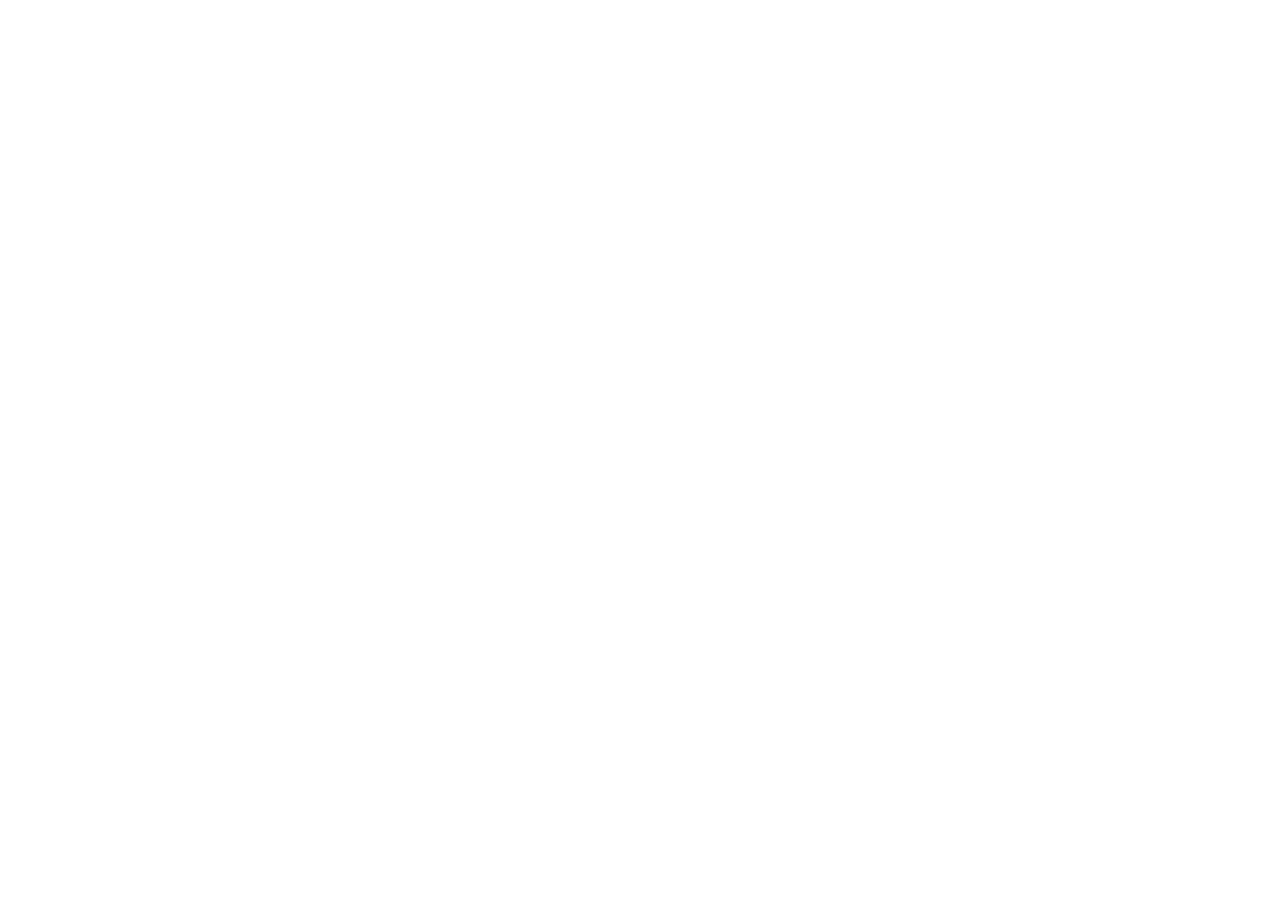
==== index.html @ 3120f152 "msg" ====
<!DOCTYPE html>
<html lang="en">
<head>
    <meta charset="UTF-8">
    <meta name="viewport" content="width=device-width, initial-scale=1.0">
    <title>Document</title>
</head>
<body>
    
</body>
</html>
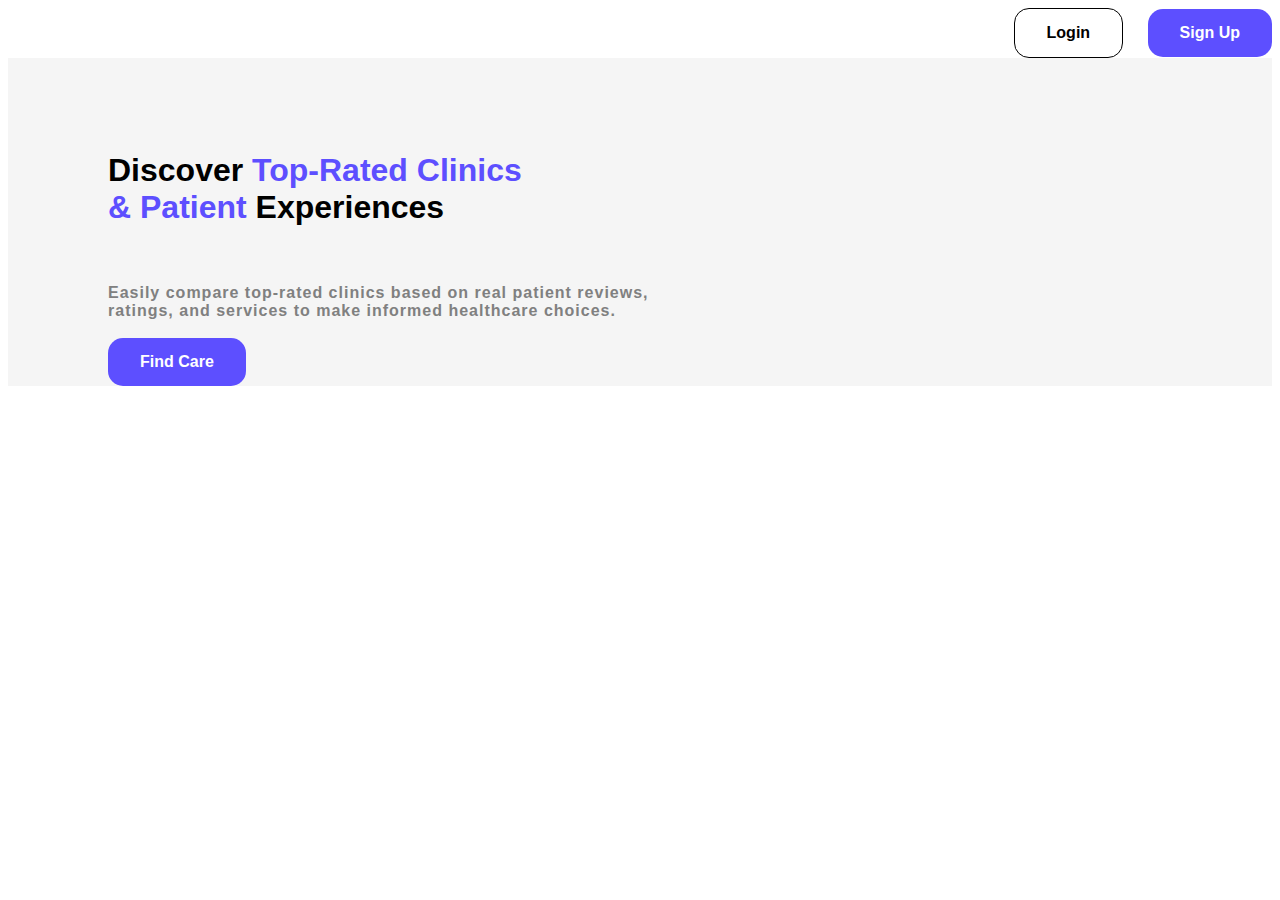
==== commit 49663819: "aaaaa" ====
--- a/index.html
+++ b/index.html
@@ -1,11 +1,29 @@
 <!DOCTYPE html>
+<link rel="stylesheet" href="css/px.css">
 <html lang="en">
 <head>
     <meta charset="UTF-8">
     <meta name="viewport" content="width=device-width, initial-scale=1.0">
     <title>Document</title>
 </head>
-<body>
+<body style="font-family: sans-serif;">
+    <div align="right">
+        <button class="loginButton">Login</button>
+        <button class="singUpButton">Sign Up</button>
+    </div>
     
+    <header class="topContent" style="white-space: pre-line;">
+
+        <h1>
+            Discover <span style="color:#5D4FFF">Top-Rated Clinics
+            & Patient</span> Experiences
+        </h1>
+        <div style="white-space: pre-line; color: gray; font-weight: bold; letter-spacing: 1px;">
+            Easily compare top-rated clinics based on real patient reviews,
+            ratings, and services to make informed healthcare choices.
+        </div>
+        <button class="singUpButton">Find Care</button>
+    </header>
+
 </body>
 </html>--- a/css/px.css
+++ b/css/px.css
@@ -0,0 +1,34 @@
+.singUpButton {
+    background-color: #5D4FFF; /* Green */
+    font-weight: bold;
+    border: none;
+    color: white;
+    padding: 15px 32px;
+    text-align: center;
+    text-decoration: none;
+    display: inline-block;
+    font-size: 16px;
+    border-radius: 15px;
+  }
+.loginButton {
+    background-color: white; /* Green */
+    font-weight: bold;
+    border: 1px solid black;
+    color: black;
+    padding: 15px 32px;
+    text-align: center;
+    text-decoration: none;
+    display: inline-block;
+    font-size: 16px;
+    border-radius: 15px;
+    margin-right:20px ;
+  }
+.topContent {
+  background-color: #F5F5F5;
+}
+
+header {
+  text-align: left;
+  padding-left: 100px;
+  ;
+}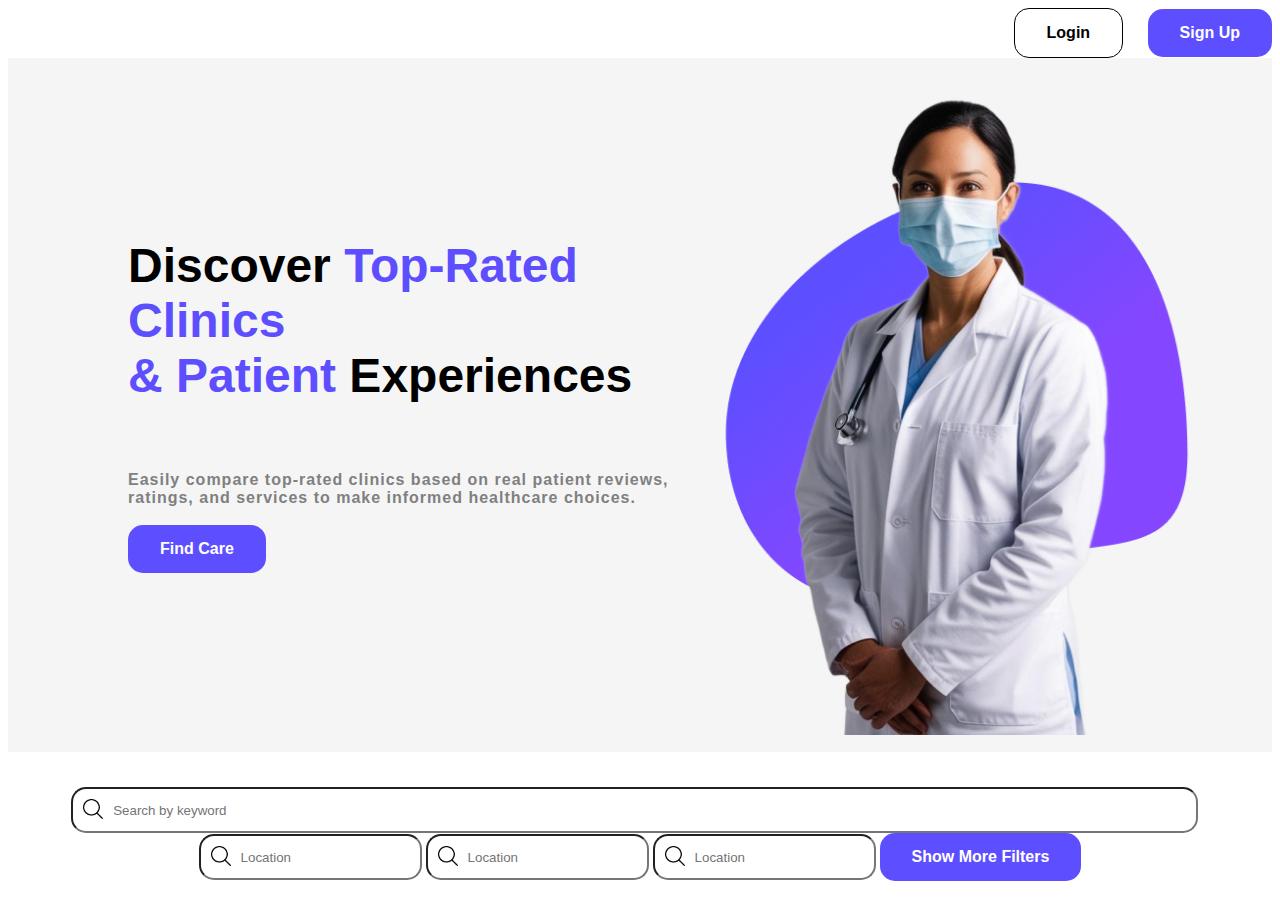
==== commit 006a0260: "sheeesh" ====
--- a/index.html
+++ b/index.html
@@ -12,18 +12,34 @@
         <button class="singUpButton">Sign Up</button>
     </div>
     
-    <header class="topContent" style="white-space: pre-line;">
+    <header class="container topContent" style="white-space: pre-line;">
 
-        <h1>
-            Discover <span style="color:#5D4FFF">Top-Rated Clinics
-            & Patient</span> Experiences
-        </h1>
-        <div style="white-space: pre-line; color: gray; font-weight: bold; letter-spacing: 1px;">
-            Easily compare top-rated clinics based on real patient reviews,
-            ratings, and services to make informed healthcare choices.
+        <div class="left">
+            <h1 style="font-size: xxx-large;">
+
+                Discover <span style="color:#5D4FFF">Top-Rated Clinics
+                & Patient</span> Experiences
+            </h1>
+            <div style="white-space: pre-line; color: gray; font-weight: bold; letter-spacing: 1px;">
+                Easily compare top-rated clinics based on real patient reviews,
+                ratings, and services to make informed healthcare choices.
+            </div>
+            <button class="singUpButton">Find Care</button>
         </div>
-        <button class="singUpButton">Find Care</button>
+        <div>
+            <img src="images/doc.png">
+        </div>
     </header>
-
+    <div class="element">
+        <form action="/action_page.php" >
+            <input class= "searchbar" type="text" placeholder="Search by keyword" name="search">
+          </form>
+    </div>
+    <div class="searchCriterias">
+        <input class= "locationbar" type="text" placeholder="Location" name="location">
+        <input class= "locationbar" type="text" placeholder="Location" name="location">
+        <input class= "locationbar" type="text" placeholder="Location" name="location">
+        <button class="singUpButton">Show More Filters</button>
+    </div>
 </body>
 </html>--- a/css/px.css
+++ b/css/px.css
@@ -31,4 +31,57 @@
   text-align: left;
   padding-left: 100px;
   ;
+}
+.container {
+  background-color: #F5F5F5;
+  display: flex;
+  height: 30%; /* Set height to fill the viewport */
+}
+.left, .right {
+  width: 50%; /* Each div takes up 50% of the width */
+  height: 100%; /* Full height */
+  padding: 20px;
+  box-sizing: border-box;
+}
+
+.searchbar[type=text]{
+  width: 90%;
+  height: 40px;
+  border-radius: 15px;
+  background-color: white;
+  background-image: url('search.png');
+  background-position: 10px 10px;
+  background-repeat: no-repeat;
+  background-size: 20px;
+  padding-left: 40px;
+  
+}
+.locationbar[type=text]{
+  
+  height: 40px;
+  border-radius: 15px;
+  background-color: white;
+  background-image: url('search.png');
+  background-position: 10px 10px;
+  background-repeat: no-repeat;
+  background-size: 20px;
+  padding-left: 40px;
+  
+}
+.element{
+  margin-top: 35px;
+  margin-left: 5%;
+}
+
+.searchCriterias {
+  display: flex;
+  flex-direction: row;
+  justify-content: center;
+  align-items: center;
+  gap: 4px;
+}
+
+img {
+  height: 95%;
+  object-fit:scale-down;
 }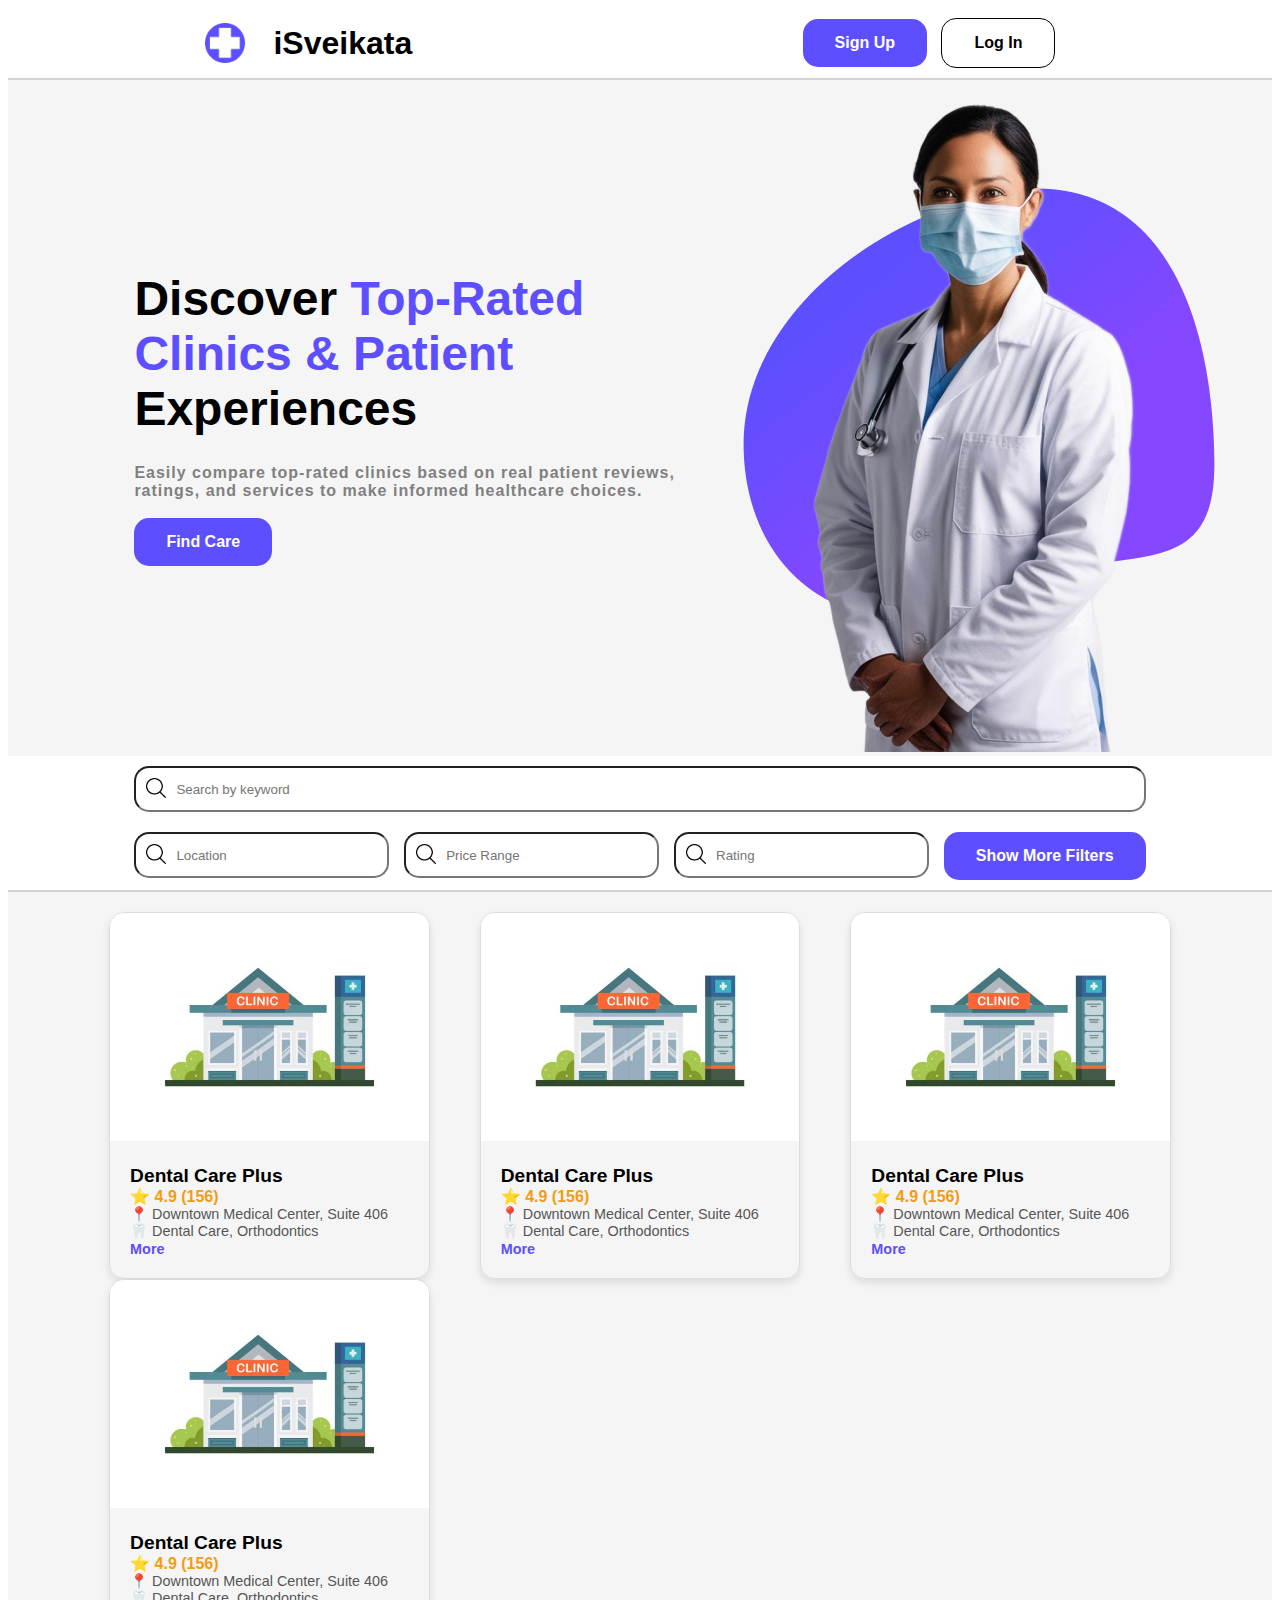
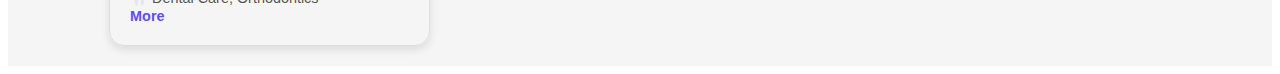
==== commit cd0c6d4d: "almost" ====
--- a/index.html
+++ b/index.html
@@ -1,45 +1,96 @@
 <!DOCTYPE html>
-<link rel="stylesheet" href="css/px.css">
 <html lang="en">
+<link rel="stylesheet" href="css/styles.css">
 <head>
     <meta charset="UTF-8">
     <meta name="viewport" content="width=device-width, initial-scale=1.0">
     <title>Document</title>
 </head>
 <body style="font-family: sans-serif;">
-    <div align="right">
-        <button class="loginButton">Login</button>
-        <button class="singUpButton">Sign Up</button>
-    </div>
-    
-    <header class="container topContent" style="white-space: pre-line;">
+    <header>
+        <div class="headContainer">
+            <div class="left">
+                <img class="logo" src="images/logo.png" alt="">
+                iSveikata
+            </div>
+            <div class="right">
+                <button class="purplebutton">Sign Up</button>
+                <button class="graybutton">Log In</button>
+            </div>
+        </div>
+    </header>
 
-        <div class="left">
-            <h1 style="font-size: xxx-large;">
-
+    <div class="mainContainer" style="background-color: #F5F5F5;">
+        <div class="mainLeft">
+            <h1>
                 Discover <span style="color:#5D4FFF">Top-Rated Clinics
-                & Patient</span> Experiences
+                    & Patient</span> Experiences
             </h1>
             <div style="white-space: pre-line; color: gray; font-weight: bold; letter-spacing: 1px;">
                 Easily compare top-rated clinics based on real patient reviews,
                 ratings, and services to make informed healthcare choices.
+
             </div>
-            <button class="singUpButton">Find Care</button>
+            <button class="purplebutton">Find Care</button>
         </div>
-        <div>
-            <img src="images/doc.png">
+        <div class="mainRight">
+            <img src="images/doc.png" alt="">
         </div>
-    </header>
-    <div class="element">
-        <form action="/action_page.php" >
+    </div>
+
+    <div class="searchContainer">
+        <div class="searchField">
             <input class= "searchbar" type="text" placeholder="Search by keyword" name="search">
-          </form>
+        </div>
+        <div class="criteriaContainer">
+            <input class= "criteriabar" type="text" placeholder="Location" name="search">
+            <input class= "criteriabar" type="text" placeholder="Price Range" name="search">
+            <input class= "criteriabar" type="text" placeholder="Rating" name="search">
+            <button class="purplebutton">Show More Filters</button>
+        </div>
     </div>
-    <div class="searchCriterias">
-        <input class= "locationbar" type="text" placeholder="Location" name="location">
-        <input class= "locationbar" type="text" placeholder="Location" name="location">
-        <input class= "locationbar" type="text" placeholder="Location" name="location">
-        <button class="singUpButton">Show More Filters</button>
-    </div>
+
+    <div class="cardContainer" style="background-color: #F5F5F5">
+        <div class="card">
+                <img src="images/clinic.jpg">
+                <div class="card-content">
+                    <div class="card-title">Dental Care Plus</div>
+                    <div class="rating">⭐ 4.9 (156)</div>
+                    <div class="location">📍 Downtown Medical Center, Suite 406</div>
+                    <div class="services">🦷 Dental Care, Orthodontics</div>
+                    <a href="#" class="more">More</a>
+                </div>
+        </div>
+        <div class="card">
+            <img src="images/clinic.jpg">
+            <div class="card-content">
+                <div class="card-title">Dental Care Plus</div>
+                <div class="rating">⭐ 4.9 (156)</div>
+                <div class="location">📍 Downtown Medical Center, Suite 406</div>
+                <div class="services">🦷 Dental Care, Orthodontics</div>
+                <a href="#" class="more">More</a>
+            </div>
+        </div>
+        <div class="card">
+            <img src="images/clinic.jpg">
+            <div class="card-content">
+                <div class="card-title">Dental Care Plus</div>
+                <div class="rating">⭐ 4.9 (156)</div>
+                <div class="location">📍 Downtown Medical Center, Suite 406</div>
+                <div class="services">🦷 Dental Care, Orthodontics</div>
+                <a href="#" class="more">More</a>
+            </div>
+        </div>
+        <div class="card">
+            <img src="images/clinic.jpg">
+            <div class="card-content">
+                <div class="card-title">Dental Care Plus</div>
+                <div class="rating">⭐ 4.9 (156)</div>
+                <div class="location">📍 Downtown Medical Center, Suite 406</div>
+                <div class="services">🦷 Dental Care, Orthodontics</div>
+                <a href="#" class="more">More</a>
+            </div>
+        </div>
+    </div> 
 </body>
 </html>--- a/css/styles.css
+++ b/css/styles.css
@@ -0,0 +1,192 @@
+.headContainer{
+    display: flex;
+    flex-wrap: wrap;
+    justify-content: space-between;
+    align-items: center;
+    padding: 10px;
+    border-bottom: 2px solid lightgray;
+
+}
+.left {
+    display: flex;
+    align-items: center; /* Vertically align the text and logo */
+}
+
+.logo {
+    width: 40px; /* Adjust logo size as needed */
+    height: auto;
+    margin-right: 10px; /* Space between the logo and text */
+}
+
+.left {
+    padding-left: 15%;
+    font-size: 32px;
+    font-weight: bold;
+    gap: 10%;
+}
+
+/* Style for the right side (buttons) */
+.right {
+    padding-right: 15%;
+}
+.right button {
+    margin-left: 10px; /* Adds space between the buttons */
+}
+
+.mainContainer {
+    display: flex;
+    flex-wrap: wrap;
+    justify-content: space-between;
+    align-items: center;
+    
+}
+.mainLeft {
+    flex:1;
+    text-align: left;
+    padding-left: 10%;
+}
+.mainRight img{
+    max-width: 100%;
+    height: auto;
+    
+}
+.mainLeft h1 {
+    font-size: 48px;
+    font-weight: bold;
+    margin: 0 0 10px;
+}
+.mainLeft p {
+    font-size: 18px;
+}
+.searchContainer {
+    border-bottom: 2px solid lightgray;
+}
+.searchField {
+    display: flex;
+    
+    padding: 10px;
+    padding-left: 10%;
+    padding-right: 10%;
+}
+.criteriaContainer {
+    display: flex;
+    flex-wrap: wrap;
+    justify-content: space-between;
+    grid-template-columns: auto auto auto;
+    
+    padding: 10px;
+    gap: 15px;
+    padding-left: 10%;
+    padding-right: 10%;
+}
+.criteriaContainer > div {
+    background-color: #f1f1f1;
+    border: 1px solid black;
+    flex:1;
+    padding: 10px;
+    font-size: 30px;
+    text-align: center;
+}
+.searchbar[type=text]{
+    height: 40px;
+    width: 100%;
+    border-radius: 15px;
+    background-color: white;
+    background-image: url('search.png');
+    background-position: 10px 10px;
+    background-repeat: no-repeat;
+    background-size: 20px;
+    padding-left: 40px;
+    
+}
+.criteriabar[type=text]{
+    flex:1;
+    height: 40px;
+    border-radius: 15px;
+    background-color: white;
+    background-image: url('search.png');
+    background-position: 10px 10px;
+    background-repeat: no-repeat;
+    background-size: 20px;
+    padding-left: 40px;
+    
+}
+.purplebutton {
+    background-color: #5D4FFF; /* Green */
+    font-weight: bold;
+    border: none;
+    color: white;
+    padding: 15px 32px;
+    text-align: center;
+    text-decoration: none;
+    display: inline-block;
+    font-size: 16px;
+    border-radius: 15px;
+}
+
+.graybutton {
+    background-color: white; /* Green */
+    font-weight: bold;
+    border: 1px solid black;
+    color: black;
+    padding: 15px 32px;
+    text-align: center;
+    text-decoration: none;
+    display: inline-block;
+    font-size: 16px;
+    border-radius: 15px;
+    margin-right:20px ;
+  }
+.cardContainer {
+    display: flex;
+    flex-wrap: wrap;
+    justify-content: space-between;
+    padding: 20px 8%;
+
+}
+.card {
+    flex:1 1 calc(33.33% - 20px);
+    max-width: 30%;
+    border: 1px solid #ddd;
+    border-radius: 15px;
+    overflow: hidden;
+    box-shadow: 0 4px 8px rgba(0, 0, 0, 0.1);
+}
+@media (max-width: 1024px) {
+    .card {
+        flex: 1 1 calc(50% - 20px); /* 2 cards per row */
+        max-width: calc(50% - 20px);
+    }
+}
+
+@media (max-width: 768px) {
+    .card {
+        flex: 1 1 100%; /* 1 card per row */
+        max-width: 100%;
+    }
+}
+.card img {
+    width: 100%;
+    height: auto;
+}
+.card-content {
+    padding: 20px;
+}
+.card-title {
+    font-size: 1.2em;
+    font-weight: bold;
+}
+.rating {
+    color: #f39c12;
+    font-weight: bold;
+}
+.location, .services {
+    font-size: 0.9em;
+    color: #555;
+}
+.more {
+    color: #5D4FFF;
+    font-weight: bold;
+    text-decoration: none;
+    font-size: 0.9em;
+}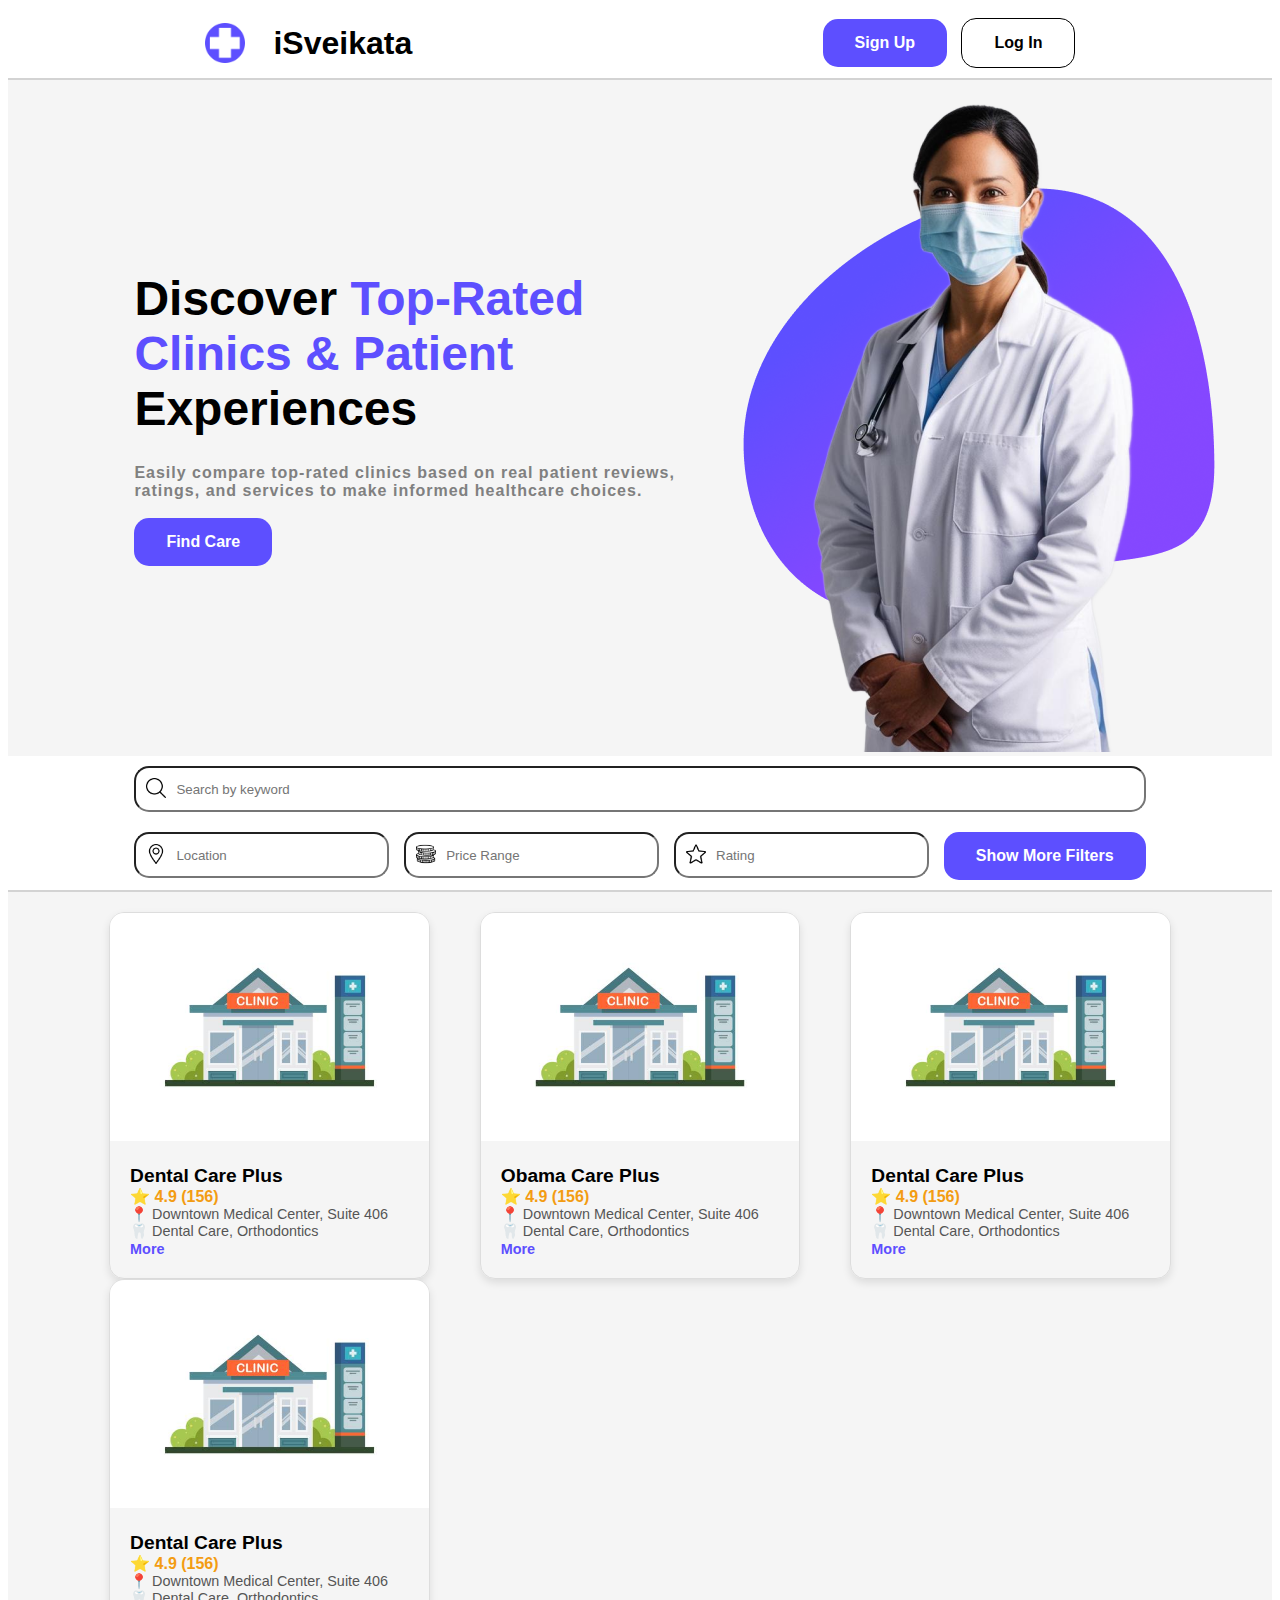
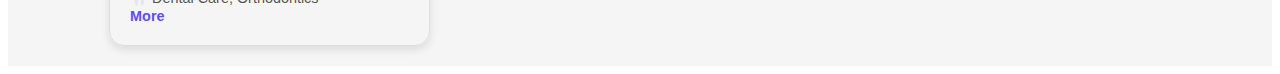
==== commit dd08b1a9: "Add files via upload" ====
--- a/index.html
+++ b/index.html
@@ -14,11 +14,32 @@
                 iSveikata
             </div>
             <div class="right">
-                <button class="purplebutton">Sign Up</button>
-                <button class="graybutton">Log In</button>
+                <button type="button" class="purplebutton" id="signup"><span>Sign Up</span></button>
+                <button type="button "class="graybutton" id="login"><span>Log In</span></button>
             </div>
         </div>
     </header>
+
+    <!--popup-->
+    <div class="overlay" id="overlay"></div>
+
+    <div class="form" id="signupForm">
+        <h2>Sign Up</h2>
+        <input type="text" placeholder="Full Name" id="fullname">
+        <input type="email" placeholder="Email" id="signMail">
+        <input type="password" placeholder="Password" id="signPass">
+        <button id="sign">Sign Up</button> 
+        <button class="graybutton" id="closeSign">Close</button>
+    </div>
+    <div class="form" id="loginForm">
+        <h2>Log In</h2>
+        <input type="email" placeholder="Email" id="logMail">
+        <input type="password" placeholder="Password" id="logPass">
+        <button id="log">Log In</button> 
+        <button class="graybutton" id="closeLog">Close</button>
+    </div>
+
+
 
     <div class="mainContainer" style="background-color: #F5F5F5;">
         <div class="mainLeft">
@@ -31,7 +52,7 @@
                 ratings, and services to make informed healthcare choices.
 
             </div>
-            <button class="purplebutton">Find Care</button>
+            <button class="purplebutton"><span>Find Care</span></button>
         </div>
         <div class="mainRight">
             <img src="images/doc.png" alt="">
@@ -43,10 +64,10 @@
             <input class= "searchbar" type="text" placeholder="Search by keyword" name="search">
         </div>
         <div class="criteriaContainer">
-            <input class= "criteriabar" type="text" placeholder="Location" name="search">
-            <input class= "criteriabar" type="text" placeholder="Price Range" name="search">
-            <input class= "criteriabar" type="text" placeholder="Rating" name="search">
-            <button class="purplebutton">Show More Filters</button>
+            <input class= "locationbar" type="text" placeholder="Location" name="search">
+            <input class= "pricebar" type="text" placeholder="Price Range" name="search">
+            <input class= "ratingbar" type="text" placeholder="Rating" name="search">
+            <button class="purplebutton"><span>Show More Filters</span></button>
         </div>
     </div>
 
@@ -64,7 +85,7 @@
         <div class="card">
             <img src="images/clinic.jpg">
             <div class="card-content">
-                <div class="card-title">Dental Care Plus</div>
+                <div class="card-title">Obama Care Plus</div>
                 <div class="rating">⭐ 4.9 (156)</div>
                 <div class="location">📍 Downtown Medical Center, Suite 406</div>
                 <div class="services">🦷 Dental Care, Orthodontics</div>
@@ -91,6 +112,7 @@
                 <a href="#" class="more">More</a>
             </div>
         </div>
-    </div> 
+    </div>
+    <script src="js/script.js"></script>
 </body>
 </html>--- a/css/styles.css
+++ b/css/styles.css
@@ -38,7 +38,6 @@
     flex-wrap: wrap;
     justify-content: space-between;
     align-items: center;
-    
 }
 .mainLeft {
     flex:1;
@@ -87,31 +86,36 @@
     font-size: 30px;
     text-align: center;
 }
-.searchbar[type=text]{
+
+input {
     height: 40px;
-    width: 100%;
     border-radius: 15px;
     background-color: white;
-    background-image: url('search.png');
     background-position: 10px 10px;
     background-repeat: no-repeat;
     background-size: 20px;
     padding-left: 40px;
-    
-}
-.criteriabar[type=text]{
-    flex:1;
-    height: 40px;
-    border-radius: 15px;
-    background-color: white;
-    background-image: url('search.png');
-    background-position: 10px 10px;
-    background-repeat: no-repeat;
-    background-size: 20px;
-    padding-left: 40px;
-    
-}
-.purplebutton {
+}
+
+.searchbar[type=text]{
+    width: 100%;
+    background-image: url('../images/search.png');
+}
+.locationbar[type=text]{
+    flex:1;
+    background-image: url('../images/location.png');
+}
+.pricebar[type=text]{
+    flex:1;
+    background-image: url('../images/coins.png');
+}
+.ratingbar[type=text]{
+    flex:1;
+    background-image: url('../images/star.png');
+}
+
+button{
+    cursor: pointer;
     background-color: #5D4FFF; /* Green */
     font-weight: bold;
     border: none;
@@ -122,20 +126,41 @@
     display: inline-block;
     font-size: 16px;
     border-radius: 15px;
-}
-
+    transition: all 0.3s;
+}
+
+.purplebutton {
+    background-color: #5D4FFF; /* Green */
+    color: white;
+}
 .graybutton {
     background-color: white; /* Green */
-    font-weight: bold;
     border: 1px solid black;
     color: black;
-    padding: 15px 32px;
-    text-align: center;
-    text-decoration: none;
+  }
+button span {
+    cursor: pointer;
     display: inline-block;
-    font-size: 16px;
-    border-radius: 15px;
-    margin-right:20px ;
+    position: relative;
+    transition: 0.5s;
+  }
+  
+button span:after {
+    content: '\00bb';
+    position: absolute;
+    opacity: 0;
+    top: 0;
+    right: -20px;
+    transition: 0.5s;
+  }
+  
+button:hover span {
+    padding-right: 25px;
+  }
+  
+button:hover span:after {
+    opacity: 1;
+    right: 0;
   }
 .cardContainer {
     display: flex;
@@ -189,4 +214,49 @@
     font-weight: bold;
     text-decoration: none;
     font-size: 0.9em;
+}
+.overlay {
+    display: none;
+    position: fixed;
+    top: 0;
+    left: 0;
+    width: 100%;
+    height: 100%;
+    background: rgba(0, 0, 0, 0.5);
+    z-index: 998;
+}
+
+
+
+/* Popup styling */
+.form {
+    display: none;
+    position: fixed;
+    top: 50%;
+    left: 50%;
+    transform: translate(-50%, -50%);
+    background: white;
+    padding: 30px;
+    border-radius: 15px;
+    box-shadow: 0 10px 25px rgba(0, 0, 0, 0.3);
+    z-index: 999;
+    width: 300px;
+}
+
+.form h2 {
+    margin-top: 0;
+}
+
+.form input[type="text"], .form input[type="email"], .form input[type="password"] {
+    width: 95%;
+    padding: 10px;
+    margin-bottom: 10px;
+    border: 1px solid #ccc;
+    border-radius: 10px;
+}
+
+/* Darken main content when popup is open */
+.blurred {
+    filter: blur(5px);
+    pointer-events: none;
 }